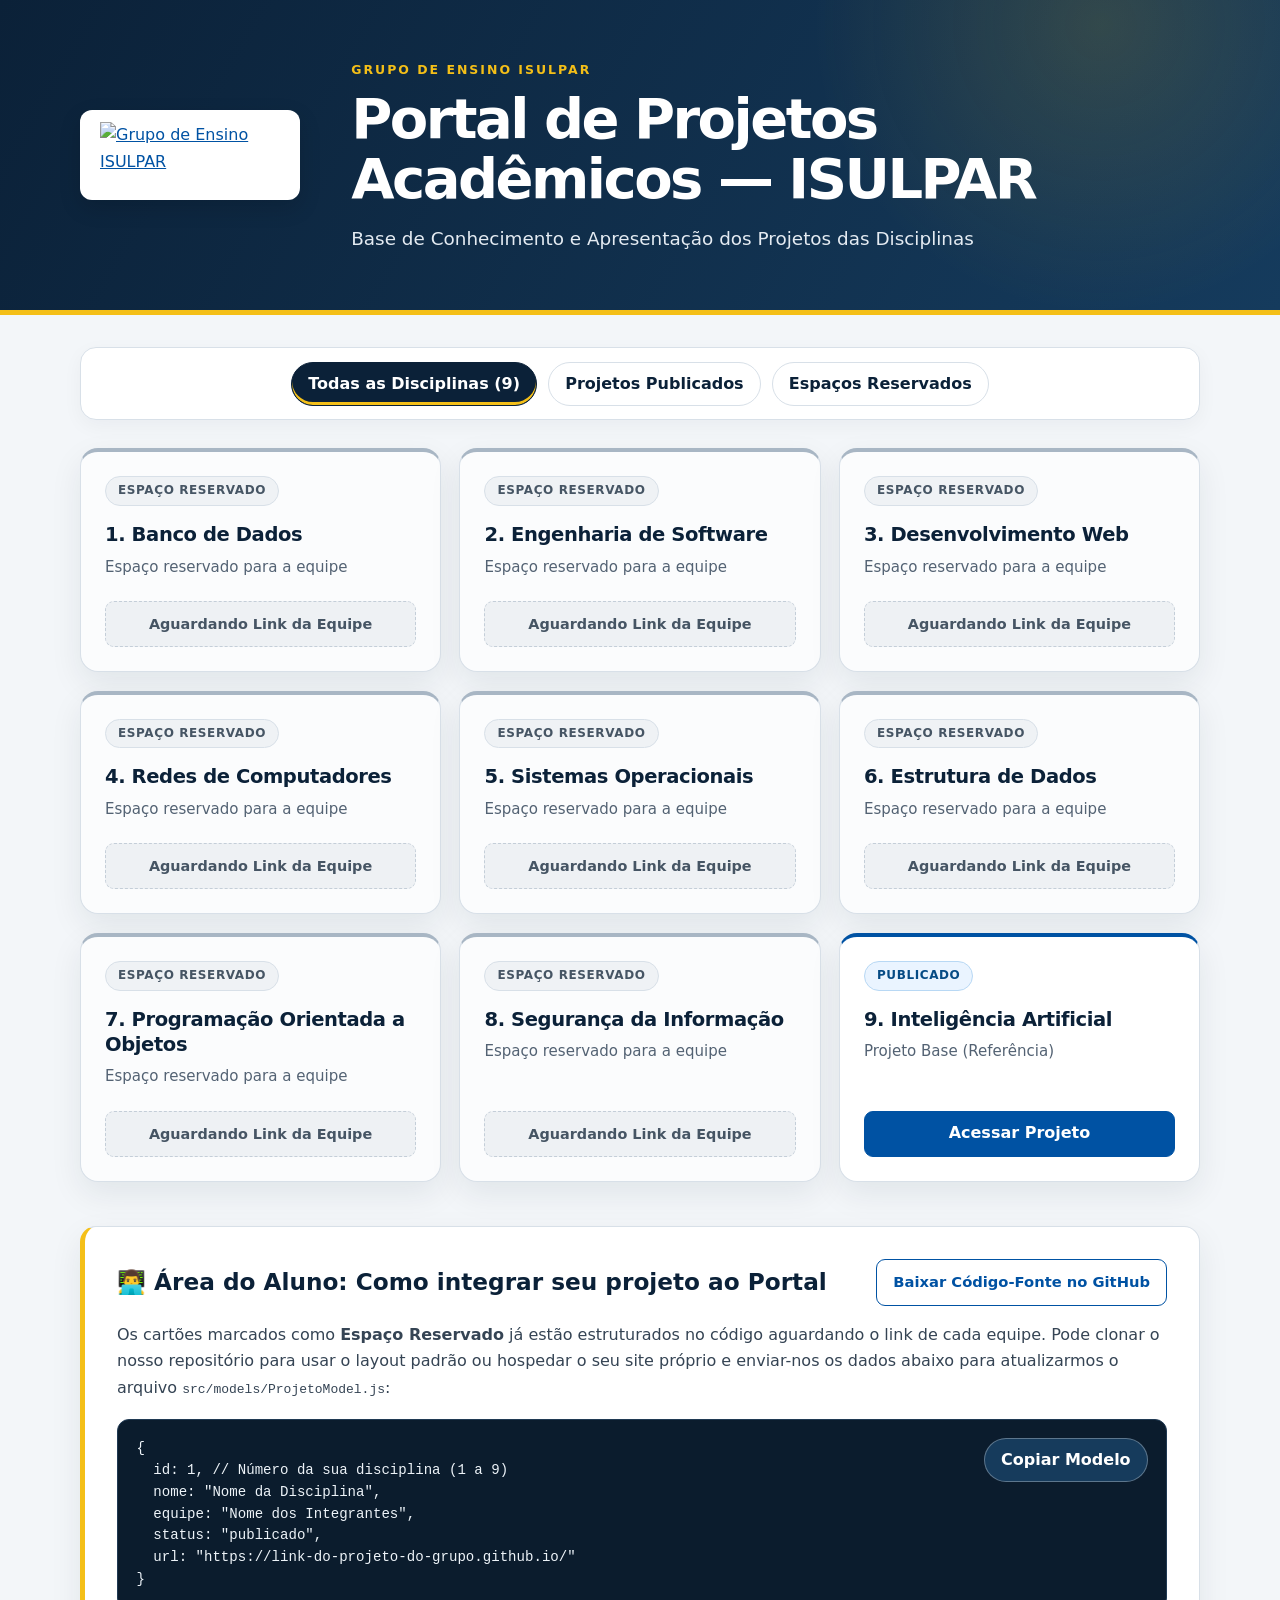
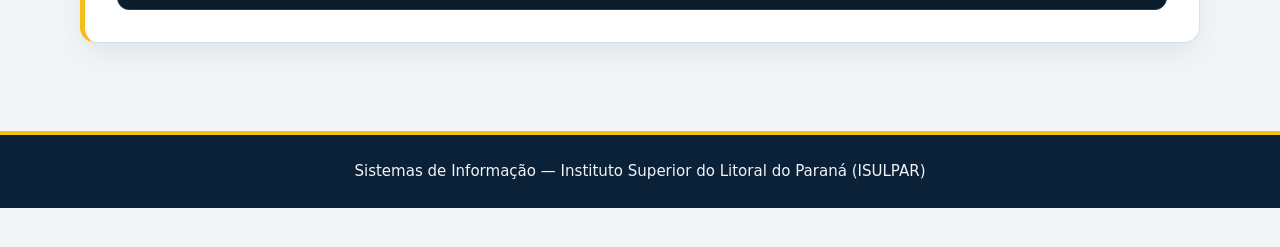
==== index.html @ e59e22d9 "Add files via upload" ====
<!DOCTYPE html>
<html lang="pt-BR">
<head>
  <meta charset="UTF-8">
  <meta name="viewport" content="width=device-width, initial-scale=1.0">
  <meta name="theme-color" content="#0b2138">
  <title>Portal de Projetos Acadêmicos | ISULPAR</title>

  <meta name="description" content="Portal acadêmico com apresentações e projetos das disciplinas de Sistemas de Informação da faculdade ISULPAR.">
  <meta name="robots" content="index, follow">
  <meta property="og:title" content="Portal de Projetos Acadêmicos | ISULPAR">
  <meta property="og:description" content="Acesse os sites e bases de conhecimento desenvolvidos pelos alunos da ISULPAR.">
  <meta property="og:type" content="website">
  <meta property="og:image" content="https://isulpar.edu.br/_next/image?url=%2Fmedia%2Fwp%2Flogo-texto.png&w=256&q=72">

  <link rel="preconnect" href="https://isulpar.edu.br">
  <link rel="stylesheet" href="css/estilos.css">
</head>
<body>

  <header class="cabecalho-principal">
    <a class="marca-isulpar" href="https://isulpar.edu.br/" aria-label="ISULPAR — Instituto Superior do Litoral do Paraná">
      <img src="https://isulpar.edu.br/_next/image?url=%2Fmedia%2Fwp%2Flogo-texto.png&amp;w=256&amp;q=72" alt="Grupo de Ensino ISULPAR" width="180" height="66" fetchpriority="high">
    </a>
    <div class="cabecalho-texto">
      <span class="cabecalho-selo">Grupo de Ensino ISULPAR</span>
      <h1>Portal de Projetos Acadêmicos — ISULPAR</h1>
      <p>Base de Conhecimento e Apresentação dos Projetos das Disciplinas</p>
    </div>
  </header>

  <main class="container-principal">
    <!-- Barra de filtro reutilizando o estilo de abas do projeto base -->
    <nav class="menu-abas centralizado" aria-label="Filtrar disciplinas">
      <button class="botao-aba ativo" data-filtro="todos">Todas as Disciplinas (9)</button>
      <button class="botao-aba" data-filtro="publicado">Projetos Publicados</button>
      <button class="botao-aba" data-filtro="reservado">Espaços Reservados</button>
    </nav>

    <!-- A View injetará os 9 cartões dentro desta seção -->
    <section id="grade" aria-live="polite"></section>

    <!-- Espaço reservado para os alunos pegarem o código e enviarem os seus links -->
    <section class="painel-instrucoes">
      <div class="painel-cabecalho">
        <h2>👨‍💻 Área do Aluno: Como integrar seu projeto ao Portal</h2>
        <a href="https://github.com/GuigasBR/Host_ISULPAR_ihm" target="_blank" rel="noopener noreferrer" class="btn-secundario">
          Baixar Código-Fonte no GitHub
        </a>
      </div>

      <p>
        Os cartões marcados como <strong>Espaço Reservado</strong> já estão estruturados no código aguardando o link de cada equipe. Pode clonar o nosso repositório para usar o layout padrão ou hospedar o seu site próprio e enviar-nos os dados abaixo para atualizarmos o arquivo <code>src/models/ProjetoModel.js</code>:
      </p>

      <div class="bloco-codigo-wrapper">
        <pre id="codigo-exemplo"><code>{
  id: 1, // Número da sua disciplina (1 a 9)
  nome: "Nome da Disciplina",
  equipe: "Nome dos Integrantes",
  status: "publicado",
  url: "https://link-do-projeto-do-grupo.github.io/"
}</code></pre>
        <button id="btn-copiar-modelo" class="botao-aba">Copiar Modelo</button>
      </div>
    </section>
  </main>

  <footer class="rodape">
    <p>Sistemas de Informação — Instituto Superior do Litoral do Paraná (ISULPAR)</p>
  </footer>

  <!-- Carrega o ponto de entrada MVC usando módulos nativos do ES6 -->
  <script type="module" src="src/main.js"></script>
</body>
</html>
---- css/estilos.css ----
:root {
  color-scheme: light;
  --isulpar-navy: #0b2138;
  --isulpar-navy-soft: #153b5d;
  --isulpar-blue: #0052a3;
  --isulpar-blue-hover: #003f7d;
  --isulpar-gold: #f4bf18;
  --isulpar-gold-light: #fff4c7;
  --page: #f3f6f9;
  --surface: #ffffff;
  --text: #172432;
  --muted: #536273;
  --line: #d8e0e8;
  --radius-card: 18px;
  --shadow-card: 0 12px 32px rgba(11, 33, 56, 0.08);
}

* {
  box-sizing: border-box;
  margin: 0;
  padding: 0;
}

html {
  scroll-behavior: smooth;
}

body {
  min-height: 100vh;
  padding-bottom: 2rem;
  background: var(--page);
  color: var(--text);
  font-family: Inter, ui-sans-serif, system-ui, -apple-system, BlinkMacSystemFont, "Segoe UI", sans-serif;
  line-height: 1.65;
}

button,
input,
textarea,
select {
  font: inherit;
}

button,
a {
  -webkit-tap-highlight-color: transparent;
}

a {
  color: var(--isulpar-blue);
}

a:focus-visible,
button:focus-visible {
  outline: 3px solid var(--isulpar-gold);
  outline-offset: 3px;
}

.container-principal {
  width: min(1120px, calc(100% - 2rem));
  margin: 0 auto;
}

/* Identidade institucional: azul profundo, branco e amarelo ISULPAR. */
.cabecalho-principal {
  display: grid;
  grid-template-columns: minmax(170px, 220px) minmax(0, 1fr);
  align-items: center;
  gap: clamp(1.5rem, 4vw, 3.5rem);
  width: 100%;
  margin: 0 auto 2rem;
  padding: clamp(1.75rem, 4.5vw, 3.5rem) max(1rem, calc((100vw - 1120px) / 2));
  border-bottom: 5px solid var(--isulpar-gold);
  color: #fff;
  background:
    radial-gradient(circle at 86% 8%, rgba(244, 191, 24, 0.14), transparent 18rem),
    linear-gradient(120deg, var(--isulpar-navy) 0%, var(--isulpar-navy-soft) 100%);
}

.marca-isulpar {
  display: inline-flex;
  align-items: center;
  justify-content: center;
  width: fit-content;
  max-width: 100%;
  padding: 0.7rem 0.9rem;
  border: 1px solid rgba(255, 255, 255, 0.72);
  border-radius: 12px;
  background: #fff;
  box-shadow: 0 8px 22px rgba(0, 0, 0, 0.14);
}

.marca-isulpar img {
  display: block;
  width: min(180px, 100%);
  height: auto;
  object-fit: contain;
}

.cabecalho-texto {
  min-width: 0;
}

.cabecalho-selo {
  display: inline-block;
  margin-bottom: 0.65rem;
  color: var(--isulpar-gold);
  font-size: 0.78rem;
  font-weight: 800;
  letter-spacing: 0.16em;
  line-height: 1.3;
  text-transform: uppercase;
}

.cabecalho-principal h1,
.cabecalho-disciplina h1 {
  max-width: 18ch;
  color: #fff;
  font-size: clamp(2rem, 4.6vw, 3.5rem);
  font-weight: 800;
  letter-spacing: -0.045em;
  line-height: 1.08;
}

.cabecalho-principal .cabecalho-texto > p:last-child,
.cabecalho-disciplina .cabecalho-texto > p:last-child {
  max-width: 65ch;
  margin-top: 0.9rem;
  color: #e4ebf2;
  font-size: clamp(1rem, 1.5vw, 1.15rem);
}

main.container-principal {
  padding-bottom: 1rem;
}

/* Filtros e botões */
.menu-abas {
  display: flex;
  flex-wrap: wrap;
  gap: 0.7rem;
  margin: 1.5rem 0 1.75rem;
  padding: 0.85rem;
  border: 1px solid var(--line);
  border-radius: 16px;
  background: var(--surface);
  box-shadow: 0 6px 20px rgba(11, 33, 56, 0.045);
}

.menu-abas.centralizado {
  justify-content: center;
}

.botao-aba {
  display: inline-flex;
  min-height: 44px;
  align-items: center;
  justify-content: center;
  padding: 0.65rem 1rem;
  border: 1px solid var(--line);
  border-radius: 999px;
  background: #fff;
  color: var(--isulpar-navy);
  cursor: pointer;
  font-weight: 700;
  line-height: 1.25;
  text-align: center;
  transition: background-color 180ms ease, border-color 180ms ease, color 180ms ease, transform 180ms ease;
}

.botao-aba:hover {
  border-color: var(--isulpar-blue);
  background: #edf5fc;
  color: var(--isulpar-blue);
}

.botao-aba.ativo {
  border-color: var(--isulpar-navy);
  background: var(--isulpar-navy);
  box-shadow: inset 0 -3px 0 var(--isulpar-gold);
  color: #fff;
}

/* Cartões de projetos */
#grade {
  display: grid;
  grid-template-columns: repeat(3, minmax(0, 1fr));
  gap: 1.15rem;
  margin-bottom: 2.75rem;
}

.cartao {
  display: flex;
  min-width: 0;
  flex-direction: column;
  justify-content: space-between;
  padding: 1.5rem;
  border: 1px solid var(--line);
  border-top: 4px solid var(--isulpar-blue);
  border-radius: var(--radius-card);
  background: var(--surface);
  box-shadow: var(--shadow-card);
  text-align: left;
  transition: transform 180ms ease, box-shadow 180ms ease, border-color 180ms ease;
}

.cartao:hover {
  transform: translateY(-4px);
  border-top-color: var(--isulpar-gold);
  box-shadow: 0 18px 36px rgba(11, 33, 56, 0.13);
}

.cartao.cartao-reservado {
  border-top-color: #a8b6c4;
  background: #fbfcfd;
}

.cartao-topo {
  margin-bottom: 1rem;
}

.badge {
  display: inline-flex;
  min-height: 28px;
  align-items: center;
  padding: 0.25rem 0.75rem;
  border: 1px solid transparent;
  border-radius: 999px;
  font-size: 0.75rem;
  font-weight: 800;
  letter-spacing: 0.05em;
  text-transform: uppercase;
}

.badge-ativo {
  border-color: #b8d8f4;
  background: #eaf4ff;
  color: #064b85;
}

.badge-reservado {
  border-color: #d8e0e8;
  background: #eff2f5;
  color: #465564;
}

.cartao h3 {
  margin-bottom: 0.45rem;
  color: var(--isulpar-navy);
  font-size: 1.22rem;
  letter-spacing: -0.02em;
  line-height: 1.3;
}

.cartao-equipe {
  margin-bottom: 1.35rem;
  color: var(--muted);
  font-size: 0.94rem;
}

.cartao-rodape {
  margin-top: auto;
}

.btn-primario,
.btn-desabilitado {
  display: flex;
  width: 100%;
  min-height: 46px;
  align-items: center;
  justify-content: center;
  padding: 0.7rem 1rem;
  border-radius: 9px;
  font-weight: 750;
  line-height: 1.3;
  text-align: center;
}

.btn-primario {
  border: 1px solid var(--isulpar-blue);
  background: var(--isulpar-blue);
  color: #fff;
  text-decoration: none;
  transition: background-color 180ms ease, border-color 180ms ease, transform 180ms ease;
}

.btn-primario:hover {
  transform: translateY(-1px);
  border-color: var(--isulpar-blue-hover);
  background: var(--isulpar-blue-hover);
}

.btn-desabilitado {
  border: 1px dashed #c4ced8;
  background: #eef1f4;
  color: #465564;
  cursor: not-allowed;
  font-size: 0.9rem;
}

/* Área de orientação aos alunos */
.painel-instrucoes {
  margin: 0 0 2rem;
  padding: clamp(1.25rem, 3vw, 2rem);
  border: 1px solid var(--line);
  border-left: 5px solid var(--isulpar-gold);
  border-radius: 16px;
  background: var(--surface);
  box-shadow: var(--shadow-card);
}

.painel-cabecalho {
  display: flex;
  flex-wrap: wrap;
  align-items: center;
  justify-content: space-between;
  gap: 1rem;
  margin-bottom: 1rem;
}

.painel-cabecalho h2 {
  color: var(--isulpar-navy);
  font-size: clamp(1.15rem, 2.2vw, 1.45rem);
  line-height: 1.3;
}

.painel-instrucoes > p {
  color: #354454;
}

.btn-secundario {
  display: inline-flex;
  min-height: 44px;
  align-items: center;
  justify-content: center;
  padding: 0.65rem 1rem;
  border: 1px solid var(--isulpar-blue);
  border-radius: 9px;
  background: #fff;
  color: var(--isulpar-blue);
  font-size: 0.92rem;
  font-weight: 750;
  text-align: center;
  text-decoration: none;
  transition: background-color 180ms ease, color 180ms ease;
}

.btn-secundario:hover {
  background: var(--isulpar-blue);
  color: #fff;
}

.bloco-codigo-wrapper {
  display: flex;
  align-items: flex-start;
  justify-content: space-between;
  gap: 1rem;
  overflow-x: auto;
  margin-top: 1.1rem;
  padding: 1.15rem;
  border: 1px solid #203a54;
  border-radius: 12px;
  background: #0b1c2d;
  color: #edf3f8;
}

.bloco-codigo-wrapper pre {
  overflow-x: auto;
  font-family: "SFMono-Regular", Consolas, "Liberation Mono", monospace;
  font-size: 0.88rem;
  line-height: 1.55;
}

#btn-copiar-modelo {
  flex: 0 0 auto;
  border-color: rgba(255, 255, 255, 0.3);
  background: #163b5c;
  color: #fff;
}

#btn-copiar-modelo:hover {
  border-color: var(--isulpar-gold);
  background: #214d70;
  color: #fff;
}

/* Página da disciplina */
.conteudo {
  width: min(980px, calc(100% - 2rem));
  margin: clamp(1rem, 4vw, 3rem) auto;
  padding: clamp(1rem, 3vw, 2rem);
  border: 1px solid var(--line);
  border-radius: 22px;
  background: var(--surface);
  box-shadow: var(--shadow-card);
}

.link-voltar {
  display: inline-flex;
  min-height: 44px;
  align-items: center;
  margin-bottom: 0.5rem;
  color: var(--isulpar-blue);
  font-weight: 750;
  text-decoration: none;
}

.link-voltar:hover {
  color: var(--isulpar-blue-hover);
  text-decoration: underline;
  text-underline-offset: 3px;
}

.cabecalho-disciplina {
  grid-template-columns: 190px minmax(0, 1fr);
  margin: 0 0 1.5rem;
  padding: clamp(1.25rem, 3vw, 2rem);
  border-radius: 16px;
}

.cabecalho-disciplina h1 {
  font-size: clamp(1.75rem, 4vw, 2.6rem);
}

.secao-aba {
  display: none;
  margin-bottom: 2rem;
  padding-bottom: 1.5rem;
  border-bottom: 1px solid var(--line);
  scroll-margin-top: 1rem;
}

.secao-aba.ativa {
  display: block;
}

.secao-aba h2,
.secao-aba h3 {
  color: var(--isulpar-navy);
}

.secao-aba h2 {
  margin-bottom: 1rem;
  font-size: clamp(1.35rem, 2.5vw, 1.75rem);
  line-height: 1.3;
}

.secao-aba h3 {
  margin: 1.5rem 0 0.6rem;
  font-size: 1.2rem;
  line-height: 1.35;
}

.secao-aba h4 {
  margin: 1.2rem 0 0.45rem;
  color: #174d79;
  font-size: 1.02rem;
}

.secao-aba p {
  margin-bottom: 0.8rem;
  color: #354454;
}

.lista-padrao {
  margin: 0.65rem 0 1rem 1.4rem;
  padding-left: 0.3rem;
}

.lista-padrao li {
  margin-bottom: 0.45rem;
  padding-left: 0.15rem;
}

.caixa-destaque,
.caixa-bloco {
  margin: 1.2rem 0;
  padding: clamp(1rem, 2.5vw, 1.35rem);
  border: 1px solid var(--line);
  border-radius: 12px;
  background: #f7f9fb;
}

.caixa-destaque {
  border-left: 4px solid var(--isulpar-gold);
}

.btn-topo {
  display: inline-flex;
  min-height: 44px;
  align-items: center;
  justify-content: center;
  margin-top: 1rem;
  padding: 0.6rem 1rem;
  border: 1px solid var(--line);
  border-radius: 9px;
  background: #eef3f7;
  color: var(--isulpar-blue);
  cursor: pointer;
  font-weight: 750;
  transition: background-color 180ms ease, border-color 180ms ease;
}

.btn-topo:hover {
  border-color: #b8c9d9;
  background: #e1ebf3;
}

.rodape {
  margin-top: 2.5rem;
  padding: 1.5rem 1rem;
  border-top: 4px solid var(--isulpar-gold);
  background: var(--isulpar-navy);
  color: #f0f4f8;
  font-size: 0.94rem;
  text-align: center;
}

@media (max-width: 900px) {
  #grade {
    grid-template-columns: repeat(2, minmax(0, 1fr));
  }
}

@media (max-width: 640px) {
  .cabecalho-principal {
    grid-template-columns: 1fr;
    gap: 1.2rem;
    padding: 1.5rem 1rem 1.8rem;
  }

  .cabecalho-principal h1 {
    font-size: clamp(1.9rem, 9vw, 2.8rem);
  }

  #grade {
    grid-template-columns: 1fr;
    gap: 0.9rem;
  }

  .menu-abas {
    display: grid;
    grid-template-columns: 1fr;
    gap: 0.55rem;
    padding: 0.7rem;
  }

  .menu-abas .botao-aba {
    width: 100%;
  }

  .painel-cabecalho {
    align-items: flex-start;
  }

  .bloco-codigo-wrapper {
    flex-direction: column;
  }

  .bloco-codigo-wrapper pre {
    width: 100%;
  }

  .cabecalho-disciplina {
    grid-template-columns: 1fr;
    gap: 1rem;
  }

  .conteudo {
    width: min(100% - 1rem, 980px);
    padding: 0.75rem;
    border-radius: 16px;
  }
}

@media (prefers-reduced-motion: reduce) {
  html {
    scroll-behavior: auto;
  }

  *,
  *::before,
  *::after {
    animation-duration: 0.01ms !important;
    animation-iteration-count: 1 !important;
    transition-duration: 0.01ms !important;
  }
}
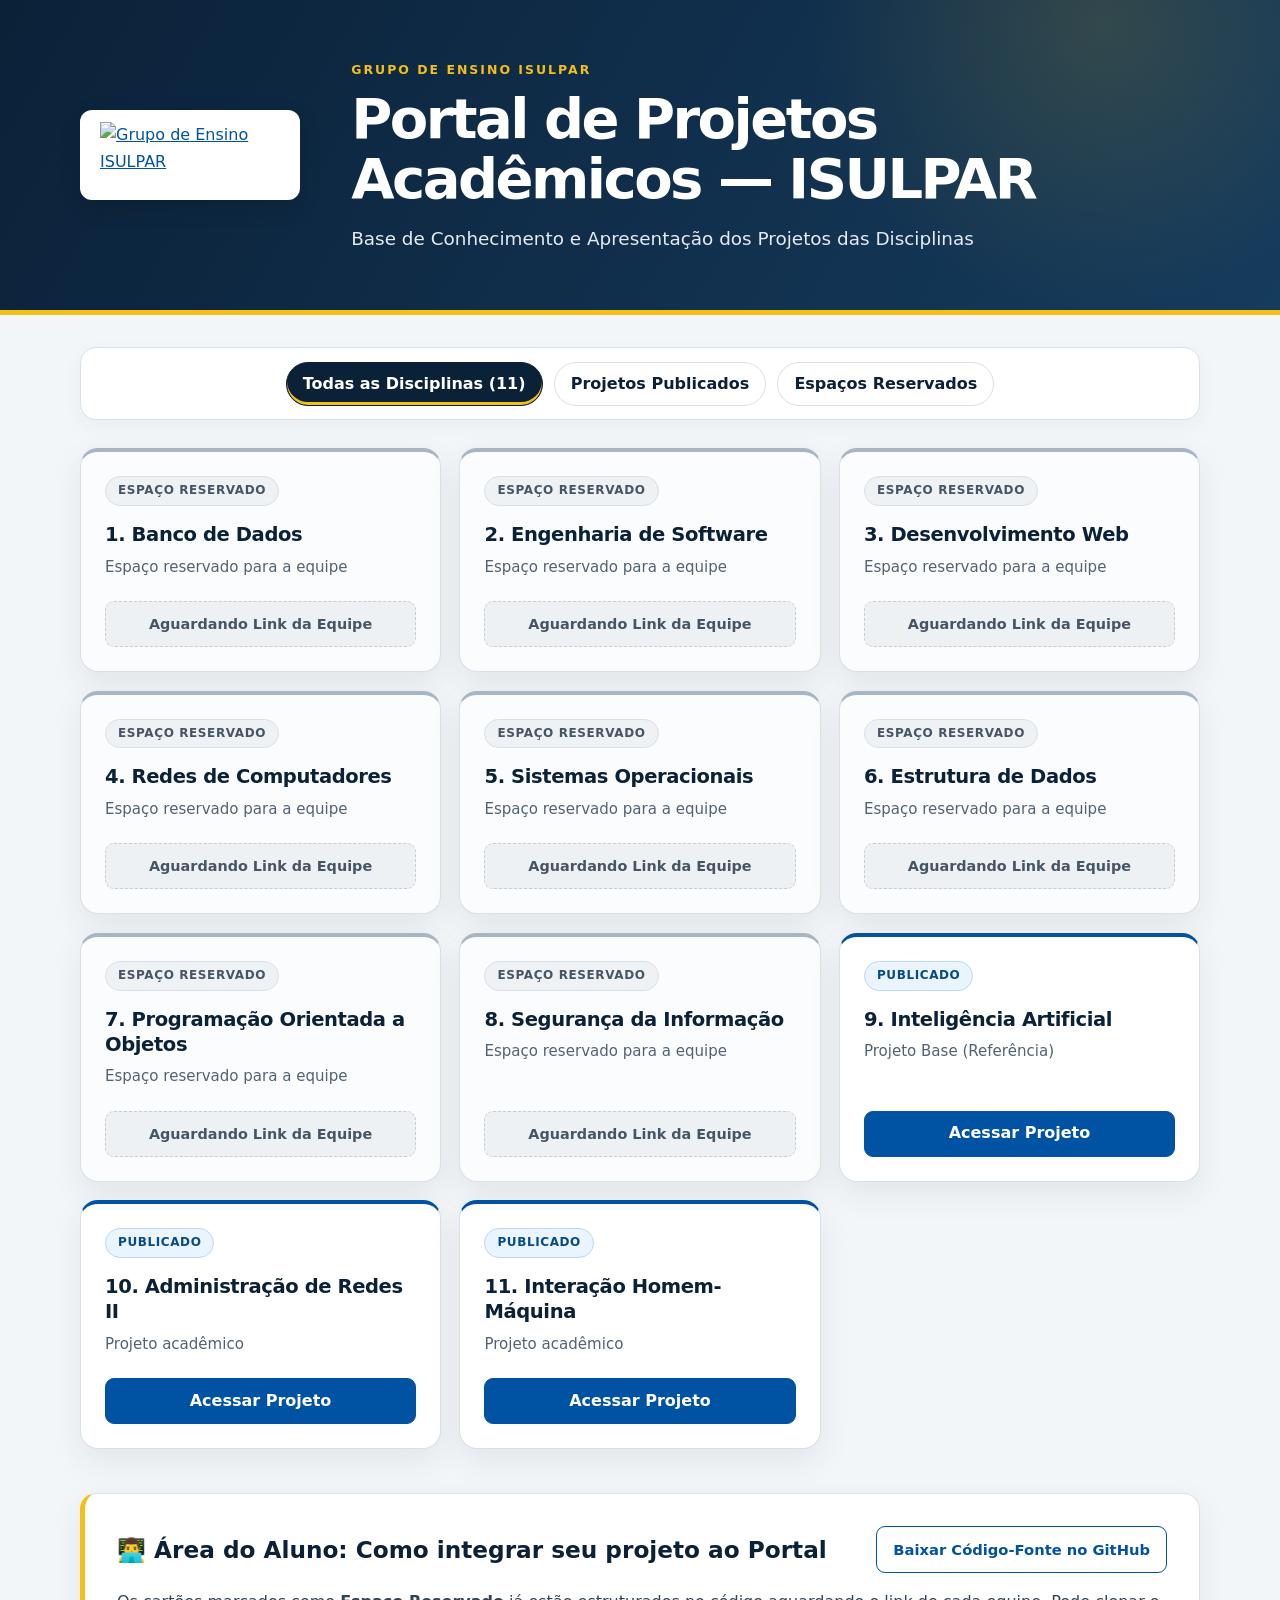
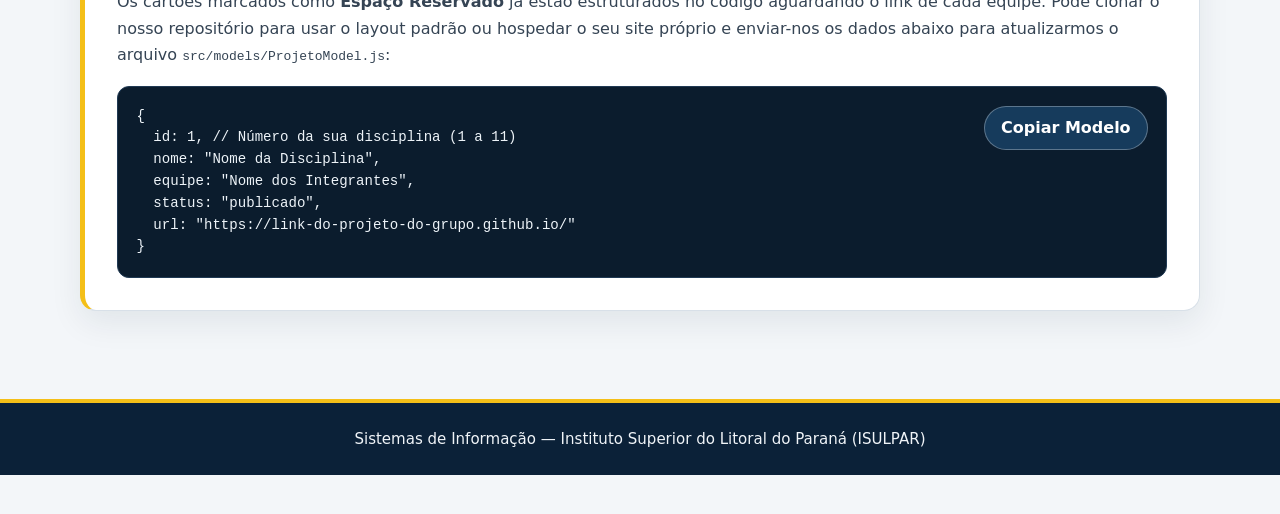
==== commit 86f6e045: "13/11/2026 - Integra Redes e IHM na homepage" ====
--- a/index.html
+++ b/index.html
@@ -32,12 +32,12 @@
   <main class="container-principal">
     <!-- Barra de filtro reutilizando o estilo de abas do projeto base -->
     <nav class="menu-abas centralizado" aria-label="Filtrar disciplinas">
-      <button class="botao-aba ativo" data-filtro="todos">Todas as Disciplinas (9)</button>
+      <button class="botao-aba ativo" data-filtro="todos">Todas as Disciplinas (11)</button>
       <button class="botao-aba" data-filtro="publicado">Projetos Publicados</button>
       <button class="botao-aba" data-filtro="reservado">Espaços Reservados</button>
     </nav>
 
-    <!-- A View injetará os 9 cartões dentro desta seção -->
+    <!-- A View injetará os 11 cartões dentro desta seção -->
     <section id="grade" aria-live="polite"></section>
 
     <!-- Espaço reservado para os alunos pegarem o código e enviarem os seus links -->
@@ -55,7 +55,7 @@
 
       <div class="bloco-codigo-wrapper">
         <pre id="codigo-exemplo"><code>{
-  id: 1, // Número da sua disciplina (1 a 9)
+  id: 1, // Número da sua disciplina (1 a 11)
   nome: "Nome da Disciplina",
   equipe: "Nome dos Integrantes",
   status: "publicado",
